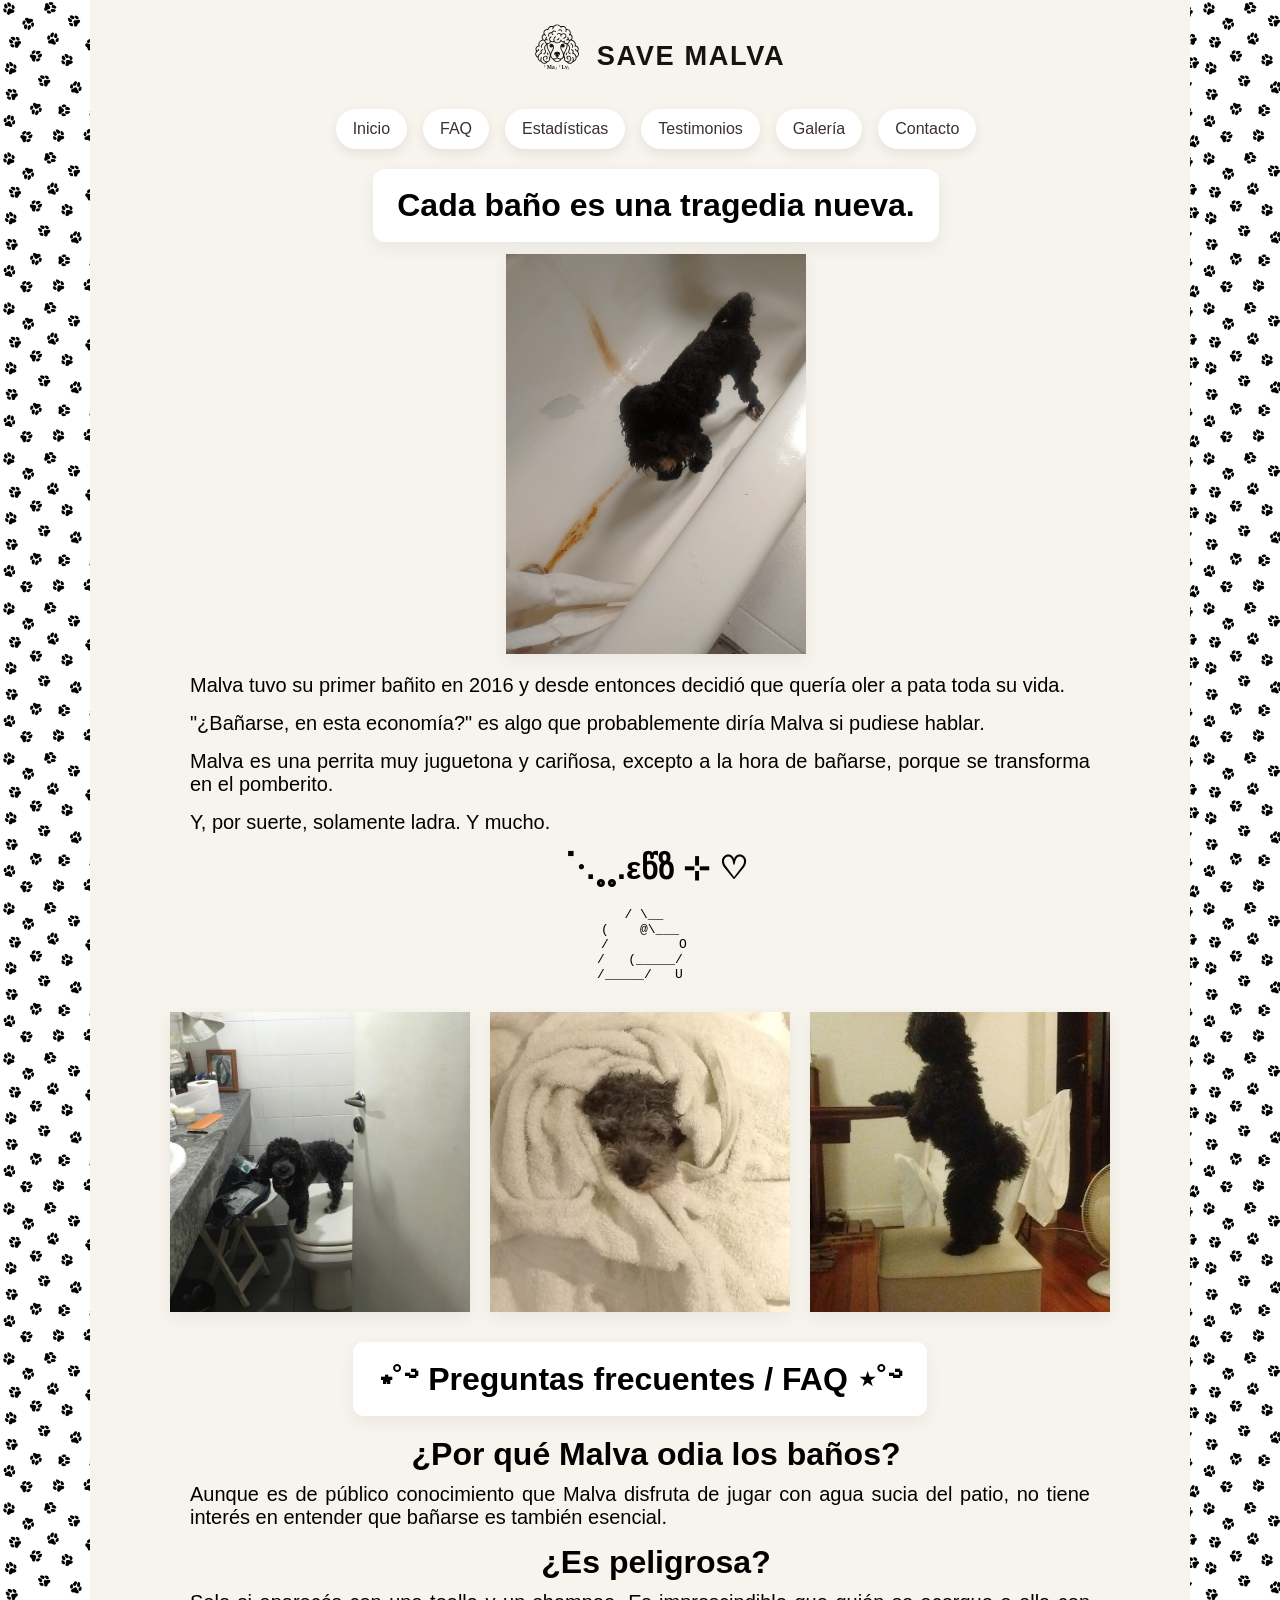
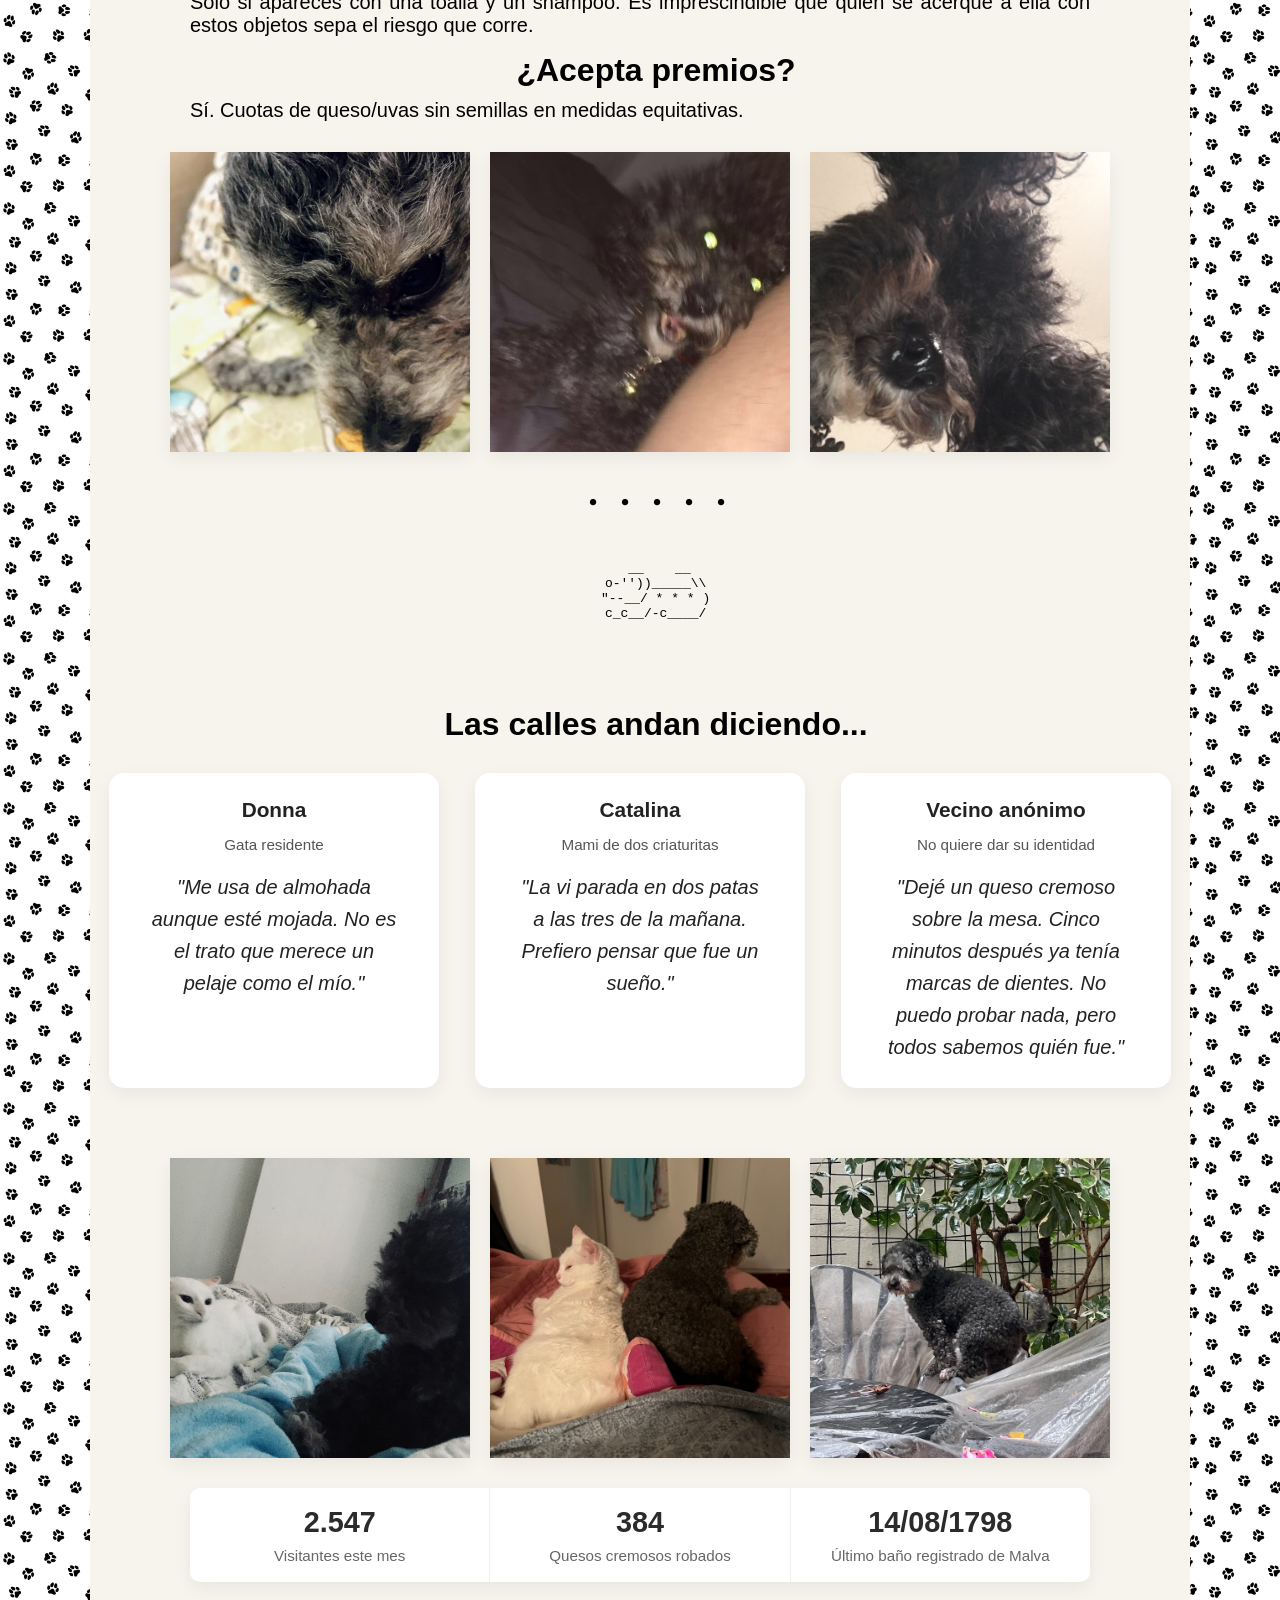
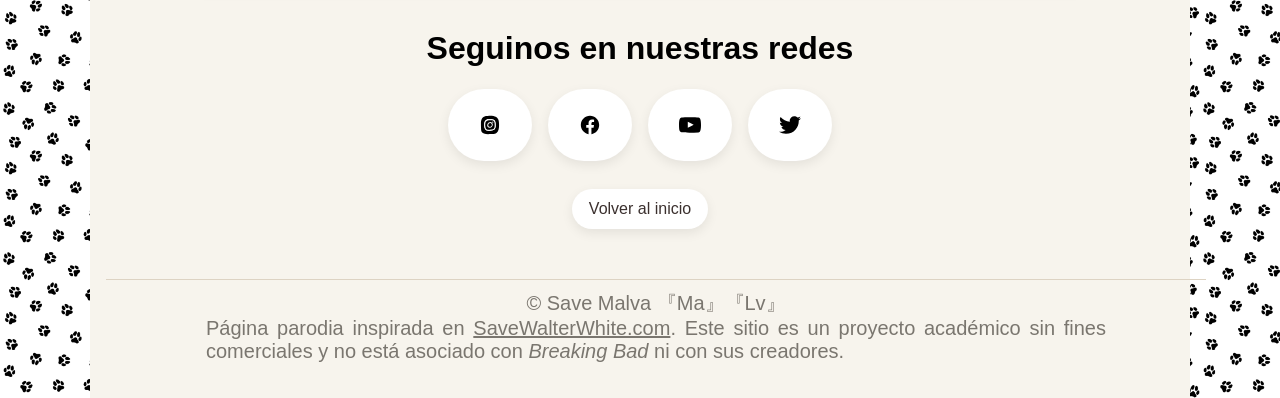
==== index.html @ 7b6ee19f "Add files via upload" ====
<!DOCTYPE html>
<html lang="es">
<head>
    <meta charset="UTF-8">
    <meta name="viewport" content="width=device-width, initial-scale=1.0">
    <link rel="stylesheet" href="style.css">
    <title>SAVE MALVA</title>
</head>
<body>
    <div class="container">
        <header class="banner">
            <div class="logo">
                <a href="index.html" class="isologotipo" aria-label="Save Malva">
                    <img src="iconos/Logo de Malva.svg" alt="Isologotipo Save Malva">
                    <span>SAVE MALVA</span>
                </a>
                <nav class="navigation">
                    <a href="index.html">Inicio</a>
                    <a href="#faq">FAQ</a>
                    <a href="#estadisticas">Estadísticas</a>
                    <a href="#testimonios">Testimonios</a>
                    <a href="en-construccion.html">Galería</a>
                    <a href="en-construccion.html">Contacto</a>
                </nav>
            </div>

            <h2>Cada baño es una tragedia nueva.</h2>

            <img src="Fotos/Malva_2016.jpg" alt="Malva en 2016" class="foto">
        </header>

        <main>
            <p>Malva tuvo su primer bañito en 2016 y desde entonces decidió que quería oler a pata toda su vida.</p>
            <p>"¿Bañarse, en esta economía?" es algo que probablemente diría Malva si pudiese hablar.</p>
            <p>Malva es una perrita muy juguetona y cariñosa, excepto a la hora de bañarse, porque se transforma en el pomberito.</p>
            <p>Y, por suerte, solamente ladra. Y mucho.</p>

            <h3>ॱ⋅.˳˳.εწზ ⊹ ♡</h3>
            <pre class="ASCII-art">
 / \__
(    @\___
 /         O
/   (_____/
/_____/   U
</pre>

            <section class="gallery">
                <img src="Fotos/Malva_2018.JPG" alt="Malva 2018">
                <img src="Fotos/Malvada.jpeg" alt="Malva florcita">
                <img src="Fotos/Malva_Pomberito_2016.jpg" alt="Malva es un Pomberito">
            </section>
        </main>

        <section id="faq" class="faq">
            <h2>⋆˚࿔ Preguntas frecuentes / FAQ ⋆˚࿔</h2>

            <h3>¿Por qué Malva odia los baños?</h3>
            <p>Aunque es de público conocimiento que Malva disfruta de jugar con agua sucia del patio, no tiene interés en entender que bañarse es también esencial.</p>

            <h3>¿Es peligrosa?</h3>
            <p>Solo si aparecés con una toalla y un shampoo. Es imprescindible que quién se acerque a ella con estos objetos sepa el riesgo que corre.</p>

            <h3>¿Acepta premios?</h3>
            <p>Sí. Cuotas de queso/uvas sin semillas en medidas equitativas.</p>

            <section class="gallery">
                <img src="Fotos/Malva_sideeye_2020.JPG" alt="Malva side eye 2020">
                <img src="Fotos/Malva_ataca.png" alt="Malva ataca">
                <img src="Fotos/Malva_Selfie_2017.JPG" alt="Malva selfie 2017">
            </section>
        </section>

      <h3>・・・・・</h3>
     <pre class="ASCII-art">

     __    __
    o-''))_____\\
    "--__/ * * * )
    c_c__/-c____/
    </pre>

        <section id="testimonios" class="testimonios">
            <h2>Las calles andan diciendo...</h2>
            <div class="contenedor-testimonios">
                <article class="testimonio">
                
                    <h3>Donna</h3>
                    <p class="rol">Gata residente</p>
                    <p class="texto">"Me usa de almohada aunque esté mojada. No es el trato que merece un pelaje como el mío."</p>
                     </article>

                     <article class="testimonio">
                
                    <h3>Catalina</h3>
                    <p class="rol">Mami de dos criaturitas</p>
                    <p class="texto">"La vi parada en dos patas a las tres de la mañana. Prefiero pensar que fue un sueño."</p>
                </article>

                <article class="testimonio">
                    <h3>Vecino anónimo</h3>
                    <p class="rol">No quiere dar su identidad</p>
                    <p class="texto">"Dejé un queso cremoso sobre la mesa. Cinco minutos después ya tenía marcas de dientes. No puedo probar nada, pero todos sabemos quién fue."</p>
                </article>
            </div>
        </section>

            <section class="gallery">
                <img src="Fotos/Malva_vs_Donna.JPG" alt="Malva vs Donna">
                <img src="Fotos/Malva_Donna.jpg" alt="Malva y Donna">
                <img src="Fotos/MalvaParkour.jpg" alt="Malva haciendo parkour">
            </section>
        <section id="estadisticas" class="estadisticas">
            <div class="dato">
                <h2>2.547</h2>
                <p>Visitantes este mes</p>
            </div>

            <div class="dato">
                <h2>384</h2>
                <p>Quesos cremosos robados</p>
            </div>

            <div class="dato">
                <h2>14/08/1798</h2>
                <p>Último baño registrado de Malva</p>
            </div>
        </section>
        <section class="redes-sociales">
            <h2>Seguinos en nuestras redes</h2>
            <nav class="redes">
                <a href="https://www.instagram.com/" target="_blank"><img src="iconos/instagram.svg" alt="Instagram"></a>
                <a href="https://www.facebook.com/" target="_blank"><img src="iconos/facebook.svg" alt="Facebook"></a>
                <a href="https://www.youtube.com/" target="_blank"><img src="iconos/youtube.svg" alt="YouTube"></a>
                <a href="https://www.twitter.com/" target="_blank"><img src="iconos/twitter.svg" alt="Twitter"></a>
            </nav>
            <a href="index.html" class="volver-inicio">Volver al inicio</a>
        </section>

        <footer>
            <div class="footer-main"><p>© Save Malva 『Ma』『Lv』</p></div>
            <div class="footer-legal">
                <p>Página parodia inspirada en <a href="https://salvarawalterwhite.com/" target="_blank">SaveWalterWhite.com</a>. Este sitio es un proyecto académico sin fines comerciales y no está asociado con <em>Breaking Bad</em> ni con sus creadores.</p>
            </div>
        </footer>
    </div>

    <script>

    document.addEventListener('scroll', updateActiveNav);
    document.addEventListener('DOMContentLoaded', updateActiveNav);
    </script>
</body>
</html>
---- style.css ----
img {
    display: block;
    width: 300px;
    height: auto;
    margin: 0 auto 20px;
}

.foto {
    box-shadow: 0 6px 18px rgba(0,0,0,0.06);
}

header {
    width: 1100px;
    margin: 0 auto;
    text-align: center;
}

.isologotipo {
    display: inline-flex;
    align-items: center;
    gap: 10px;
    text-decoration: none;
    color: inherit;
    margin: 0 auto 18px;
    opacity: 0.92;
}

.isologotipo img {
    width: 60px;
    height: auto;
    display: block;
}

.isologotipo span {
    display: inline-block;
    font-size: 1.7rem;
    font-weight: 700;
    letter-spacing: 0.06em;
    text-transform: uppercase;
}

.navigation {
    display: flex;
    justify-content: center;
    flex-wrap: wrap;
    gap: 16px;
    margin-bottom: 20px;
}

body, h1, h2, p {
    font-family: "Comic Sans MS", "Comic Sans", cursive, sans-serif;
}

h1, h2, h3 {
    width: 1100px;
    margin: 0 auto 10px;
    text-align: center;
    font-size: 2em;
}

.banner h1,
.banner h2 {
    display: inline-block;
    width: auto;
    margin: 0 auto 12px;
    padding: 18px 24px;
    background: #ffffff;
    border-radius: 12px;
    box-shadow: 0 6px 18px rgba(0,0,0,0.06);
}

p {
    width: 900px;
    max-width: 90%;
    margin: 0 auto 15px;
    text-align: justify;
    font-size: 20px;
}

pre {
    display: block;
    margin: 20px auto;
    text-align: center;
}
section {
    margin: 30px auto;
}
.gallery {
    display: flex;
    justify-content: center;
    align-items: center;
    gap: 20px;
    flex-wrap: wrap;
    margin: 30px auto;
}

.gallery img {
    display: block;
    width: 300px;
    height: 300px;
    object-fit: cover;
    margin: 0;
    box-shadow: 0 6px 18px rgba(0,0,0,0.06);
}

/* Estadísticas: cuadro comparativo uniforme */
.estadisticas {
    display: flex;
    gap: 0;
    justify-content: space-between;
    align-items: stretch;
    max-width: 900px;
    margin: 30px auto;
    background: #ffffff;
    border-radius: 10px;
    box-shadow: 0 6px 18px rgba(0,0,0,0.06);
    overflow: hidden;
}

.estadisticas .dato {
    flex: 1 1 0;
    padding: 18px 22px;
    text-align: center;
    min-width: 160px;
    display: flex;
    flex-direction: column;
    justify-content: center;
    align-items: center;
}

.estadisticas .dato + .dato {
    border-left: 1px solid rgba(0,0,0,0.06);
}

.estadisticas .dato h2 {
    font-size: 1.8rem;
    margin: 0 0 8px;
    color: #2b2b2b;
}

.estadisticas .dato p {
    margin: 0;
    color: #666;
    font-size: 0.95rem;
    text-align: center;
}

@media (max-width: 700px) {
    .estadisticas { flex-direction: column; max-width: 95%; }
    .estadisticas .dato + .dato { border-left: none; border-top: 1px solid rgba(0,0,0,0.06); }
}

/* FAQ heading style */
.faq{
    text-align: center;
}

.faq h2{
    display: inline-block;
    width: auto;
    margin: 0 auto 20px;
    padding: 18px 24px;
    background: #ffffff;
    border-radius: 10px;
    box-shadow: 0 6px 18px rgba(0,0,0,0.06);
}

/* Testimonios sugeridos */
.testimonios{
    padding: 40px 0;
    box-sizing: border-box;
    text-align: center;
}

.contenedor-testimonios{
    display:flex;
    justify-content:center;
    gap:30px;
    flex-wrap:wrap;
    padding: 20px 0 0;
}

.testimonio{
    width:280px;
    padding:25px;
    border-radius:15px;
    background:#ffffff;
    color:#222;
    margin: 0 auto;
    text-align: center;
    box-shadow: 0 6px 18px rgba(0,0,0,0.06);
}

.testimonio h3{
    display: block;
    width: fit-content;
    margin: 0 auto 14px;
    padding: 0;
    background: transparent;
    border-radius: 0;
    box-shadow: none;
    text-align: center;
    font-size: 1.3rem;
    color: inherit;
}

.testimonio img{
    width:90px;
    height:90px;
    border-radius:50%;
    object-fit:cover;
    margin-bottom:15px;
    display: block;
    margin-left: auto;
    margin-right: auto;
    box-shadow: 0 6px 18px rgba(0,0,0,0.06);
}

.rol{
    color: #555;
    font-size:.95rem;
    margin: 0 auto 18px;
    text-align: center;
    display: block;
    padding: 0;
    border-radius: 0;
    background: transparent;
    box-shadow: none;
}

.texto{
    font-style:italic;
    line-height:1.6;
    text-align: center;
    margin: 0 auto;
}


.redes-sociales {
    text-align: center;
    background: transparent;
    padding: 18px 0 10px;
    border-radius: 16px;
    box-shadow: none;
    max-width: 900px;
    margin: 0 auto;
}

.redes-sociales h2 {
    width: auto;
    display: inline-block;
    margin: 0 auto 12px;
    text-align: center;
}

.redes {
    display: flex;
    justify-content: center;
    gap: 16px;
    flex-wrap: wrap;
    padding: 10px 0;
}

.redes a {
    display: inline-flex;
    align-items: center;
    justify-content: center;
    padding: 10px 16px;
    min-width: 50px;
    min-height: 50px;
    border-radius: 999px;
    border: 1px solid transparent;
    background: #ffffff;
    color: #3b302e;
    box-shadow: 0 4px 12px rgba(0,0,0,0.08);
    transition: background-color 160ms ease, color 160ms ease, transform 160ms ease;
    text-decoration: none;
}

.redes img {
    display: block;
    margin: 0;
    width: 22px;
    height: 22px;
    max-width: 80%;
    max-height: 80%;
}

.container {
    width: 100%;
    max-width: 1100px;
    margin: 0 auto;
    padding: 20px 16px;
    box-sizing: border-box;
    background-color: #F7F4ED;
}

footer {
    width: 1100px;
    margin: 40px auto 0;
    text-align: center;
    font-size: 0.9em;
    color: #7a766f;
    padding-top: 10px;
    border-top: 1px solid #ddd3c3;
}

body.en-construccion {
    font-family: "Comic Sans MS", "Comic Sans", cursive, sans-serif;
    background: #F7F4ED;
    color: #333;
    display: flex;
    flex-direction: column;
    justify-content: space-between;
    min-height: 100vh;
    margin: 0;
    text-align: center;
    padding: 20px 0;
}

body.en-construccion .container {
    width: 100%;
    max-width: 640px;
    margin: 0 auto;
    padding: 0 16px;
    box-sizing: border-box;
}

body.en-construccion .box {
    background: white;
    padding: 30px;
    border-radius: 12px;
    box-shadow: 0 4px 10px rgba(0,0,0,0.1);
    text-align: center;
    margin: 0 auto;
    max-width: 620px;
}

body.en-construccion .box h1 {
    margin-top: 0;
    margin-bottom: 20px;
    max-width: 420px;
    text-align: center;
}

body.en-construccion .box pre {
    display: block;
    margin: 0 auto 24px;
    max-width: 100%;
    width: 100%;
    text-align: center;
    white-space: pre;
    font-family: "Courier New", Courier, monospace;
    font-size: 0.95rem;
    line-height: 1.1;
    overflow-wrap: break-word;
}

body.en-construccion .box p {
    text-align: center;
    display: block;
    margin: 0 auto;
    max-width: 420px;
}

body.en-construccion .box .subtle-msg {
    color: #666;
    font-size: 0.95rem;
    opacity: 0.85;
    margin: 0 auto 18px;
    max-width: 420px;
}

body.en-construccion .box a {
    text-align: center;
    display: inline-block;
    margin: 18px auto 0;
    padding: 14px 26px;
    max-width: 420px;
    background: #4f3e3e;
    color: white;
    border-radius: 999px;
    text-decoration: none;
    font-weight: bold;
    box-shadow: 0 6px 16px rgba(0,0,0,0.12);
}

body.en-construccion .box a:hover,
body.en-construccion .box a:focus {
    background: #362c2c;
    outline: 2px solid #f3e6d8;
    outline-offset: 4px;
}

body.en-construccion footer {
    width: 100%;
    padding: 10px 16px;
    box-sizing: border-box;
    color: #575757;
    font-size: 0.82rem;
    line-height: 1.4;
    text-align: center;
    opacity: 0.85;
}

body.en-construccion .footer-main,
body.en-construccion .footer-legal {
    max-width: 740px;
    margin: 0 auto;
}

body.en-construccion .footer-main p,
body.en-construccion .footer-legal p {
    margin: 0;
}

body.en-construccion .footer-legal {
    margin-top: 8px;
    font-size: 0.78rem;
    color: #666;
}

body.en-construccion .footer-legal a {
    color: inherit;
    text-decoration: underline;
    opacity: 0.8;
}

body{
    margin:0;
    background-color:#F7F4ED;
    background-image: url("iconos/seamless_paw.jpg");
    background-repeat: repeat;
    background-size: 150px;
}

.footer-main{
    background: transparent;
    padding: 0;
    text-align: center;
}

.footer-main p {
    width: 100%;
    margin: 0 auto;
    text-align: center;
}

.footer-legal{
    background: transparent;
    color: #7a766f;
    padding: 0;
    font-size: 13px;
    text-align: center;
}

.footer-legal a{
    color: #7a766f;
}

/* Smooth scrolling for in-page navigation */
html {
    scroll-behavior: smooth;
}

/* Navigation and social button styling */
.navigation a,
.redes a,
.volver-inicio {
    transition: background-color 160ms ease, color 160ms ease, transform 160ms ease;
    padding: 10px 16px;
    border-radius: 999px;
    border: 1px solid transparent;
    background: #ffffff;
    color: #3b302e;
    box-shadow: 0 4px 12px rgba(0,0,0,0.08);
    text-decoration: none;
    display: inline-flex;
    align-items: center;
    justify-content: center;
}

.navigation a:hover,
.navigation a:focus,
.navigation a:focus-visible,
.redes a:hover,
.redes a:focus,
.redes a:focus-visible,
.volver-inicio:hover,
.volver-inicio:focus,
.volver-inicio:focus-visible {
    outline: none;
    box-shadow: 0 6px 18px rgba(0,0,0,0.12);
    transform: translateY(-1px);
}

.navigation a.active {
    background: #4f3e3e;
    color: #ffffff;
    font-weight: 600;
}

.volver-inicio {
    margin: 18px auto 0;
}
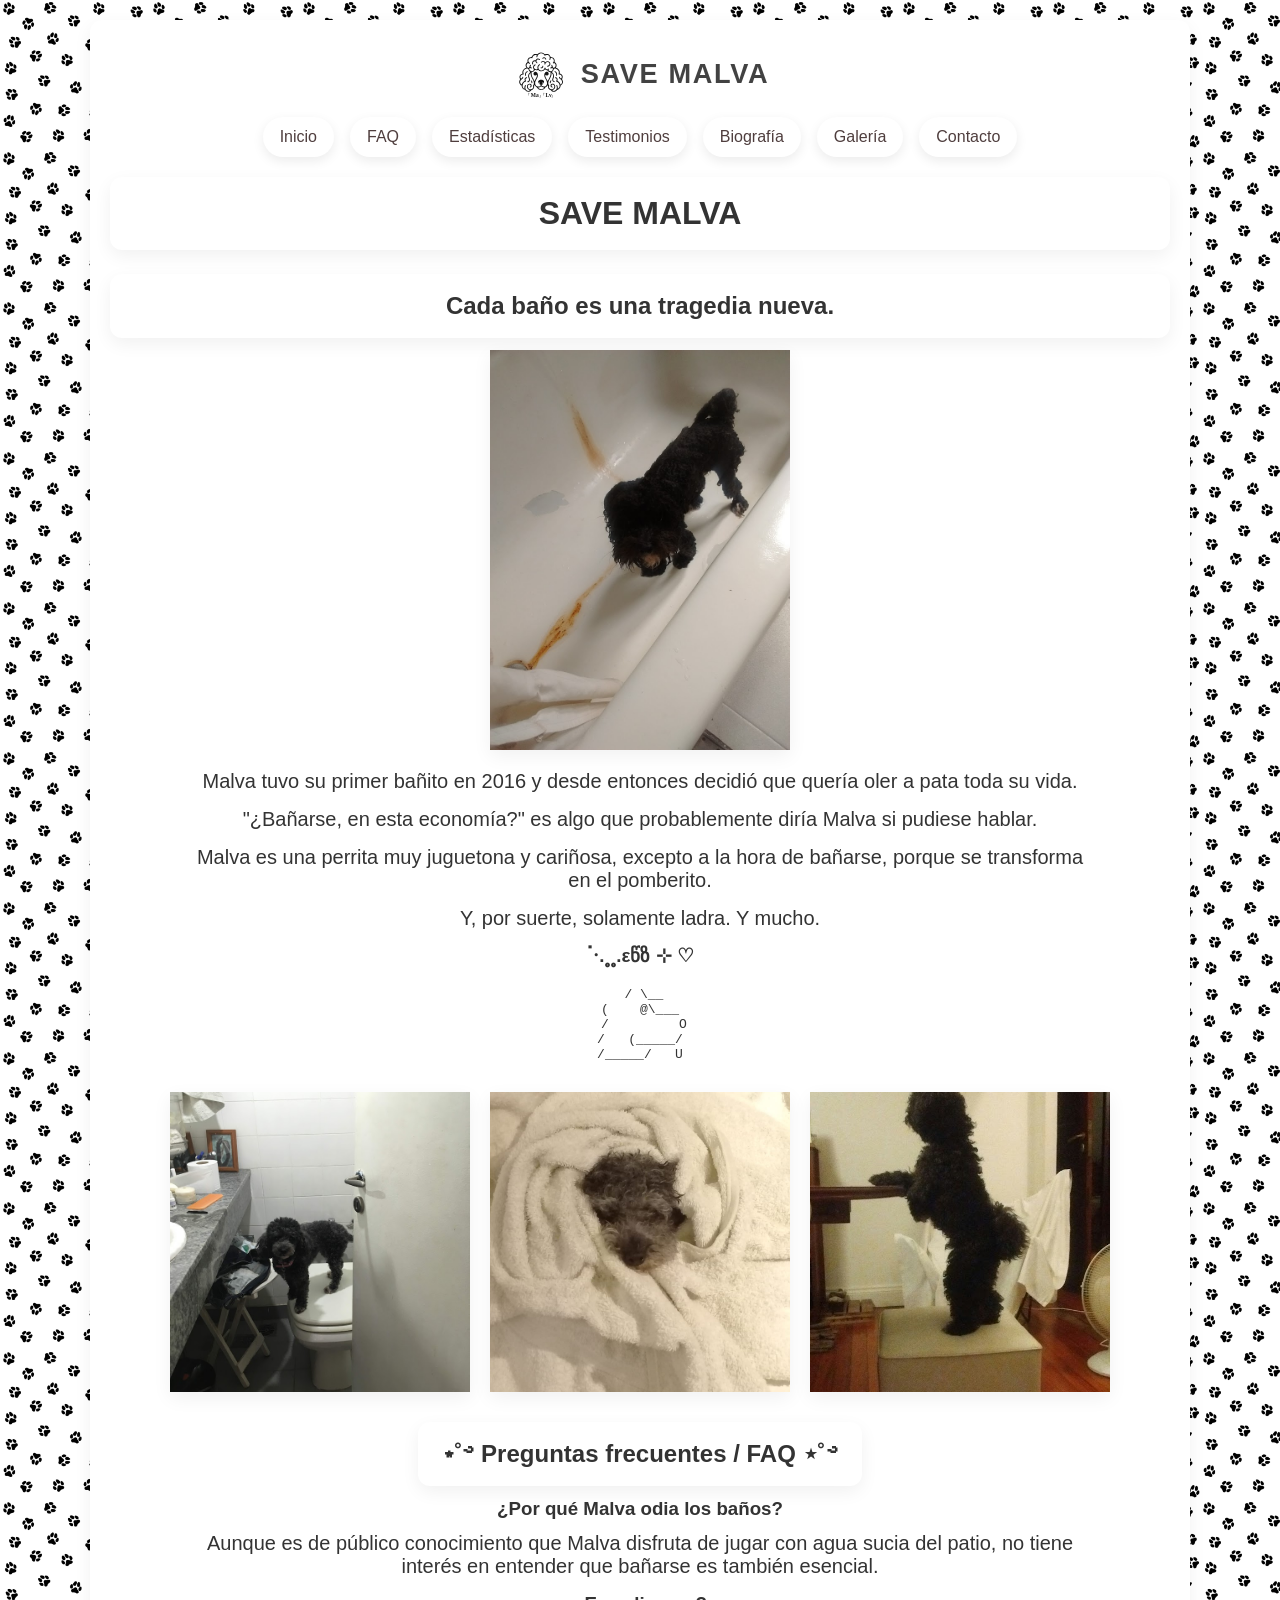
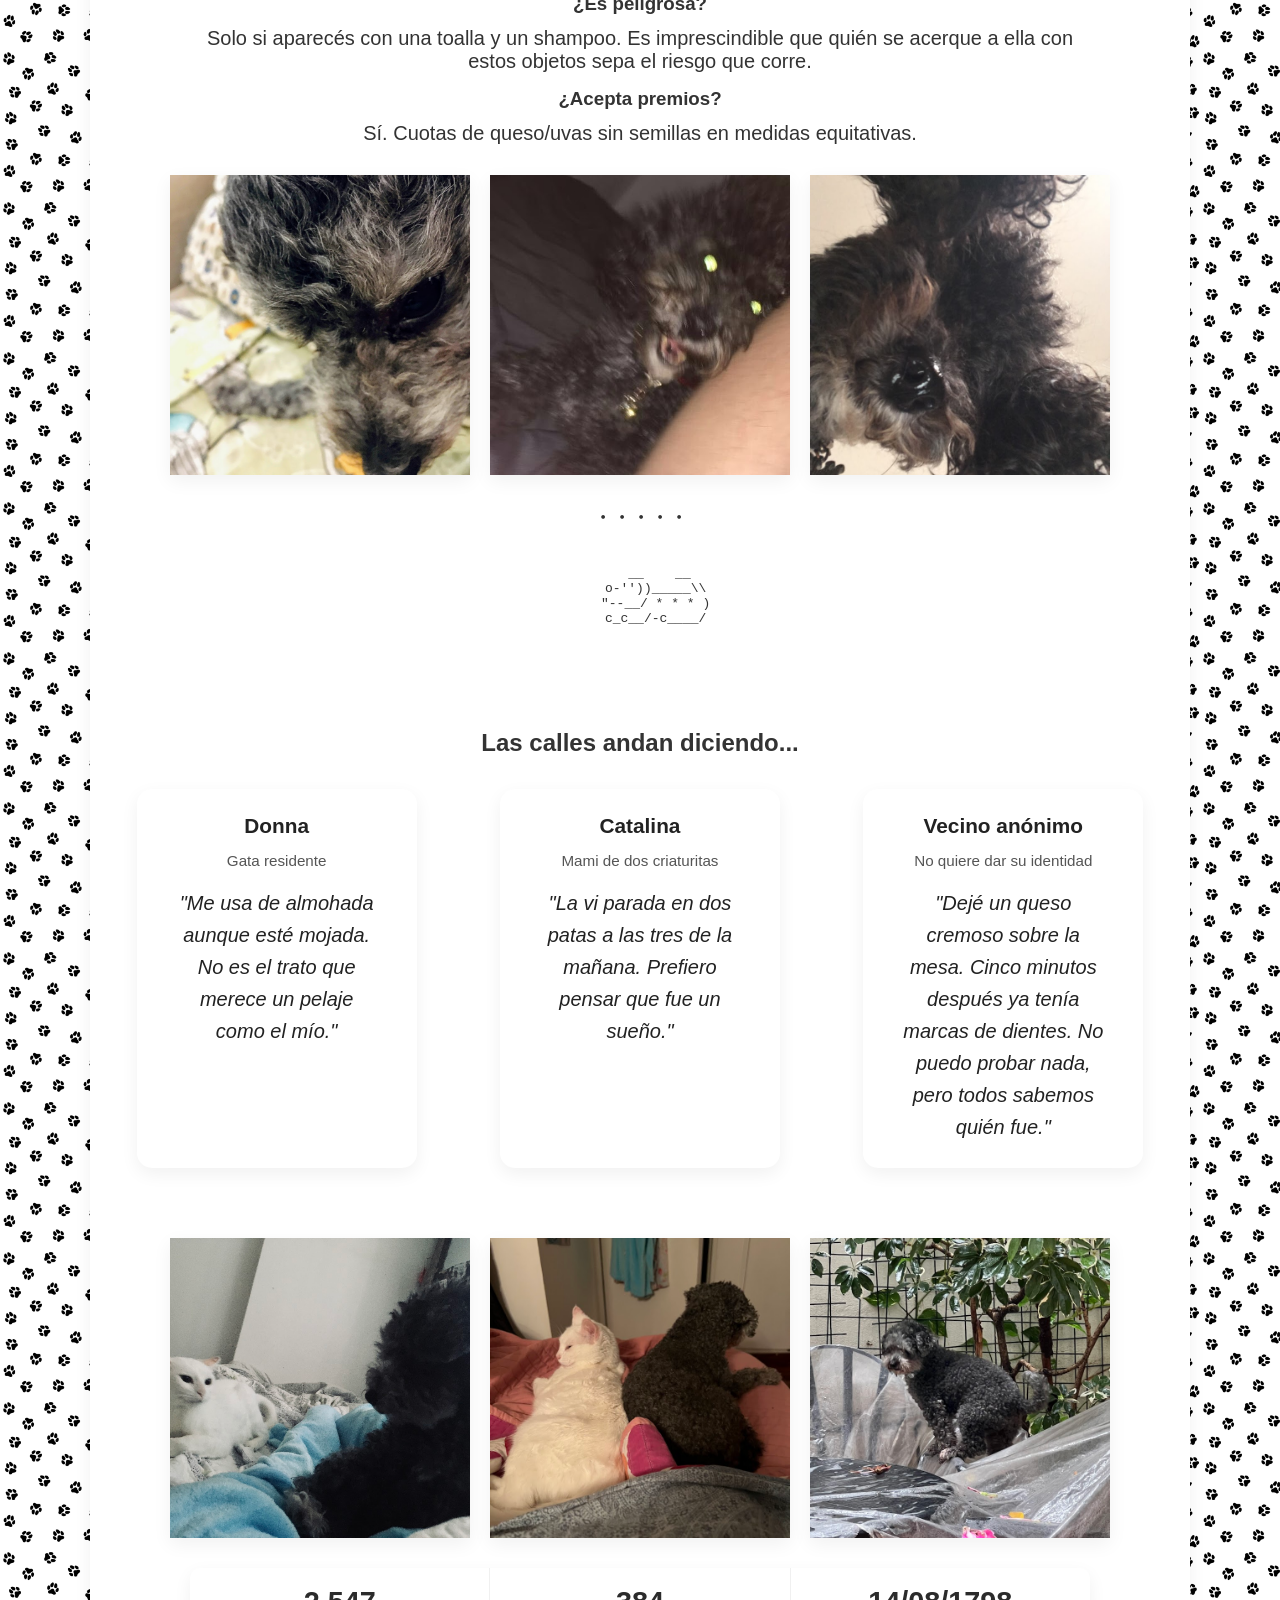
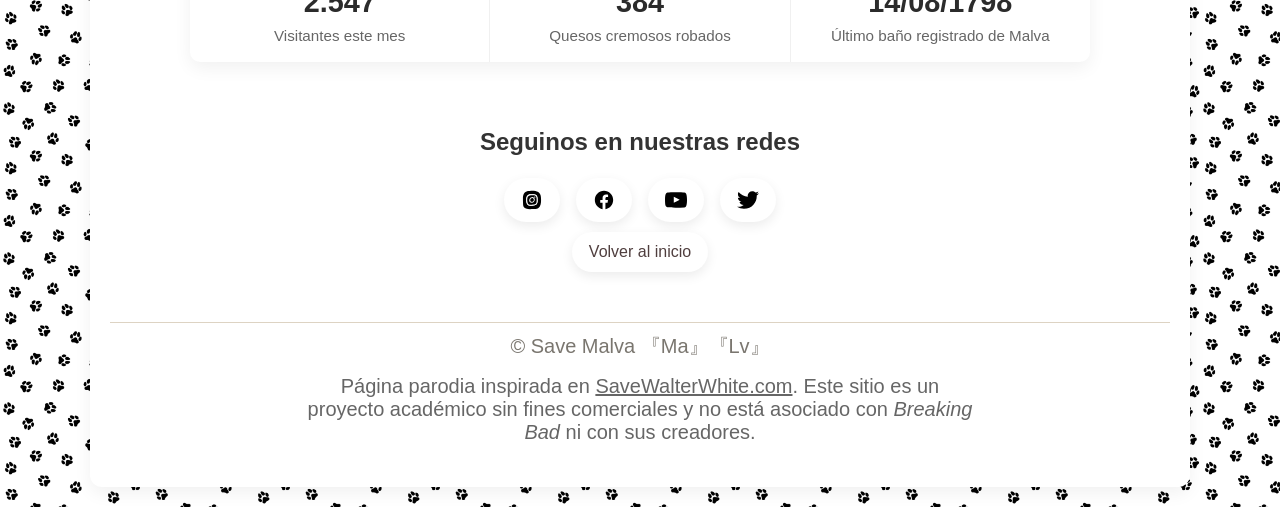
==== commit 33708dd6: "Update index.html with meta description and links Added meta description for SEO and updated navigat" ====
--- a/index.html
+++ b/index.html
@@ -3,6 +3,7 @@
 <head>
     <meta charset="UTF-8">
     <meta name="viewport" content="width=device-width, initial-scale=1.0">
+    <meta name="description" content="Página fan de Save Malva con biografía, FAQ, testimonios y galería.">
     <link rel="stylesheet" href="style.css">
     <title>SAVE MALVA</title>
 </head>
@@ -19,11 +20,14 @@
                     <a href="#faq">FAQ</a>
                     <a href="#estadisticas">Estadísticas</a>
                     <a href="#testimonios">Testimonios</a>
+                    <a href="biografia.html">Biografía</a>
                     <a href="en-construccion.html">Galería</a>
                     <a href="en-construccion.html">Contacto</a>
                 </nav>
             </div>
 
+        <h1>SAVE MALVA</h1>
+            
             <h2>Cada baño es una tragedia nueva.</h2>
 
             <img src="Fotos/Malva_2016.jpg" alt="Malva en 2016" class="foto">
@@ -143,11 +147,5 @@
             </div>
         </footer>
     </div>
-
-    <script>
-
-    document.addEventListener('scroll', updateActiveNav);
-    document.addEventListener('DOMContentLoaded', updateActiveNav);
-    </script>
 </body>
 </html>
--- a/style.css
+++ b/style.css
@@ -1,505 +1,6 @@
-img {
-    display: block;
-    width: 300px;
-    height: auto;
-    margin: 0 auto 20px;
-}
-
-.foto {
-    box-shadow: 0 6px 18px rgba(0,0,0,0.06);
-}
-
-header {
-    width: 1100px;
-    margin: 0 auto;
-    text-align: center;
-}
-
-.isologotipo {
-    display: inline-flex;
-    align-items: center;
-    gap: 10px;
-    text-decoration: none;
-    color: inherit;
-    margin: 0 auto 18px;
-    opacity: 0.92;
-}
-
-.isologotipo img {
-    width: 60px;
-    height: auto;
-    display: block;
-}
-
-.isologotipo span {
-    display: inline-block;
-    font-size: 1.7rem;
-    font-weight: 700;
-    letter-spacing: 0.06em;
-    text-transform: uppercase;
-}
-
-.navigation {
-    display: flex;
-    justify-content: center;
-    flex-wrap: wrap;
-    gap: 16px;
-    margin-bottom: 20px;
-}
-
-body, h1, h2, p {
-    font-family: "Comic Sans MS", "Comic Sans", cursive, sans-serif;
-}
-
-h1, h2, h3 {
-    width: 1100px;
-    margin: 0 auto 10px;
-    text-align: center;
-    font-size: 2em;
-}
-
-.banner h1,
-.banner h2 {
-    display: inline-block;
-    width: auto;
-    margin: 0 auto 12px;
-    padding: 18px 24px;
-    background: #ffffff;
-    border-radius: 12px;
-    box-shadow: 0 6px 18px rgba(0,0,0,0.06);
-}
-
-p {
-    width: 900px;
-    max-width: 90%;
-    margin: 0 auto 15px;
-    text-align: justify;
-    font-size: 20px;
-}
-
-pre {
-    display: block;
-    margin: 20px auto;
-    text-align: center;
-}
-section {
-    margin: 30px auto;
-}
-.gallery {
-    display: flex;
-    justify-content: center;
-    align-items: center;
-    gap: 20px;
-    flex-wrap: wrap;
-    margin: 30px auto;
-}
-
-.gallery img {
-    display: block;
-    width: 300px;
-    height: 300px;
-    object-fit: cover;
-    margin: 0;
-    box-shadow: 0 6px 18px rgba(0,0,0,0.06);
-}
-
-/* Estadísticas: cuadro comparativo uniforme */
-.estadisticas {
-    display: flex;
-    gap: 0;
-    justify-content: space-between;
-    align-items: stretch;
-    max-width: 900px;
-    margin: 30px auto;
-    background: #ffffff;
-    border-radius: 10px;
-    box-shadow: 0 6px 18px rgba(0,0,0,0.06);
-    overflow: hidden;
-}
-
-.estadisticas .dato {
-    flex: 1 1 0;
-    padding: 18px 22px;
-    text-align: center;
-    min-width: 160px;
-    display: flex;
-    flex-direction: column;
-    justify-content: center;
-    align-items: center;
-}
-
-.estadisticas .dato + .dato {
-    border-left: 1px solid rgba(0,0,0,0.06);
-}
-
-.estadisticas .dato h2 {
-    font-size: 1.8rem;
-    margin: 0 0 8px;
-    color: #2b2b2b;
-}
-
-.estadisticas .dato p {
-    margin: 0;
-    color: #666;
-    font-size: 0.95rem;
-    text-align: center;
-}
-
-@media (max-width: 700px) {
-    .estadisticas { flex-direction: column; max-width: 95%; }
-    .estadisticas .dato + .dato { border-left: none; border-top: 1px solid rgba(0,0,0,0.06); }
-}
-
-/* FAQ heading style */
-.faq{
-    text-align: center;
-}
-
-.faq h2{
-    display: inline-block;
-    width: auto;
-    margin: 0 auto 20px;
-    padding: 18px 24px;
-    background: #ffffff;
-    border-radius: 10px;
-    box-shadow: 0 6px 18px rgba(0,0,0,0.06);
-}
-
-/* Testimonios sugeridos */
-.testimonios{
-    padding: 40px 0;
-    box-sizing: border-box;
-    text-align: center;
-}
-
-.contenedor-testimonios{
-    display:flex;
-    justify-content:center;
-    gap:30px;
-    flex-wrap:wrap;
-    padding: 20px 0 0;
-}
-
-.testimonio{
-    width:280px;
-    padding:25px;
-    border-radius:15px;
-    background:#ffffff;
-    color:#222;
-    margin: 0 auto;
-    text-align: center;
-    box-shadow: 0 6px 18px rgba(0,0,0,0.06);
-}
-
-.testimonio h3{
-    display: block;
-    width: fit-content;
-    margin: 0 auto 14px;
-    padding: 0;
-    background: transparent;
-    border-radius: 0;
-    box-shadow: none;
-    text-align: center;
-    font-size: 1.3rem;
-    color: inherit;
-}
-
-.testimonio img{
-    width:90px;
-    height:90px;
-    border-radius:50%;
-    object-fit:cover;
-    margin-bottom:15px;
-    display: block;
-    margin-left: auto;
-    margin-right: auto;
-    box-shadow: 0 6px 18px rgba(0,0,0,0.06);
-}
-
-.rol{
-    color: #555;
-    font-size:.95rem;
-    margin: 0 auto 18px;
-    text-align: center;
-    display: block;
-    padding: 0;
-    border-radius: 0;
-    background: transparent;
-    box-shadow: none;
-}
-
-.texto{
-    font-style:italic;
-    line-height:1.6;
-    text-align: center;
-    margin: 0 auto;
-}
-
-
-.redes-sociales {
-    text-align: center;
-    background: transparent;
-    padding: 18px 0 10px;
-    border-radius: 16px;
-    box-shadow: none;
-    max-width: 900px;
-    margin: 0 auto;
-}
-
-.redes-sociales h2 {
-    width: auto;
-    display: inline-block;
-    margin: 0 auto 12px;
-    text-align: center;
-}
-
-.redes {
-    display: flex;
-    justify-content: center;
-    gap: 16px;
-    flex-wrap: wrap;
-    padding: 10px 0;
-}
-
-.redes a {
-    display: inline-flex;
-    align-items: center;
-    justify-content: center;
-    padding: 10px 16px;
-    min-width: 50px;
-    min-height: 50px;
-    border-radius: 999px;
-    border: 1px solid transparent;
-    background: #ffffff;
-    color: #3b302e;
-    box-shadow: 0 4px 12px rgba(0,0,0,0.08);
-    transition: background-color 160ms ease, color 160ms ease, transform 160ms ease;
-    text-decoration: none;
-}
-
-.redes img {
-    display: block;
-    margin: 0;
-    width: 22px;
-    height: 22px;
-    max-width: 80%;
-    max-height: 80%;
-}
-
-.container {
-    width: 100%;
-    max-width: 1100px;
-    margin: 0 auto;
-    padding: 20px 16px;
-    box-sizing: border-box;
-    background-color: #F7F4ED;
-}
-
-footer {
-    width: 1100px;
-    margin: 40px auto 0;
-    text-align: center;
-    font-size: 0.9em;
-    color: #7a766f;
-    padding-top: 10px;
-    border-top: 1px solid #ddd3c3;
-}
-
-body.en-construccion {
-    font-family: "Comic Sans MS", "Comic Sans", cursive, sans-serif;
-    background: #F7F4ED;
-    color: #333;
-    display: flex;
-    flex-direction: column;
-    justify-content: space-between;
-    min-height: 100vh;
-    margin: 0;
-    text-align: center;
-    padding: 20px 0;
-}
-
-body.en-construccion .container {
-    width: 100%;
-    max-width: 640px;
-    margin: 0 auto;
-    padding: 0 16px;
-    box-sizing: border-box;
-}
-
-body.en-construccion .box {
-    background: white;
-    padding: 30px;
-    border-radius: 12px;
-    box-shadow: 0 4px 10px rgba(0,0,0,0.1);
-    text-align: center;
-    margin: 0 auto;
-    max-width: 620px;
-}
-
-body.en-construccion .box h1 {
-    margin-top: 0;
-    margin-bottom: 20px;
-    max-width: 420px;
-    text-align: center;
-}
-
-body.en-construccion .box pre {
-    display: block;
-    margin: 0 auto 24px;
-    max-width: 100%;
-    width: 100%;
-    text-align: center;
-    white-space: pre;
-    font-family: "Courier New", Courier, monospace;
-    font-size: 0.95rem;
-    line-height: 1.1;
-    overflow-wrap: break-word;
-}
-
-body.en-construccion .box p {
-    text-align: center;
-    display: block;
-    margin: 0 auto;
-    max-width: 420px;
-}
-
-body.en-construccion .box .subtle-msg {
-    color: #666;
-    font-size: 0.95rem;
-    opacity: 0.85;
-    margin: 0 auto 18px;
-    max-width: 420px;
-}
-
-body.en-construccion .box a {
-    text-align: center;
-    display: inline-block;
-    margin: 18px auto 0;
-    padding: 14px 26px;
-    max-width: 420px;
-    background: #4f3e3e;
-    color: white;
-    border-radius: 999px;
-    text-decoration: none;
-    font-weight: bold;
-    box-shadow: 0 6px 16px rgba(0,0,0,0.12);
-}
-
-body.en-construccion .box a:hover,
-body.en-construccion .box a:focus {
-    background: #362c2c;
-    outline: 2px solid #f3e6d8;
-    outline-offset: 4px;
-}
-
-body.en-construccion footer {
-    width: 100%;
-    padding: 10px 16px;
-    box-sizing: border-box;
-    color: #575757;
-    font-size: 0.82rem;
-    line-height: 1.4;
-    text-align: center;
-    opacity: 0.85;
-}
-
-body.en-construccion .footer-main,
-body.en-construccion .footer-legal {
-    max-width: 740px;
-    margin: 0 auto;
-}
-
-body.en-construccion .footer-main p,
-body.en-construccion .footer-legal p {
-    margin: 0;
-}
-
-body.en-construccion .footer-legal {
-    margin-top: 8px;
-    font-size: 0.78rem;
-    color: #666;
-}
-
-body.en-construccion .footer-legal a {
-    color: inherit;
-    text-decoration: underline;
-    opacity: 0.8;
-}
-
-body{
-    margin:0;
-    background-color:#F7F4ED;
-    background-image: url("iconos/seamless_paw.jpg");
-    background-repeat: repeat;
-    background-size: 150px;
-}
-
-.footer-main{
-    background: transparent;
-    padding: 0;
-    text-align: center;
-}
-
-.footer-main p {
-    width: 100%;
-    margin: 0 auto;
-    text-align: center;
-}
-
-.footer-legal{
-    background: transparent;
-    color: #7a766f;
-    padding: 0;
-    font-size: 13px;
-    text-align: center;
-}
-
-.footer-legal a{
-    color: #7a766f;
-}
-
-/* Smooth scrolling for in-page navigation */
-html {
-    scroll-behavior: smooth;
-}
-
-/* Navigation and social button styling */
-.navigation a,
-.redes a,
-.volver-inicio {
-    transition: background-color 160ms ease, color 160ms ease, transform 160ms ease;
-    padding: 10px 16px;
-    border-radius: 999px;
-    border: 1px solid transparent;
-    background: #ffffff;
-    color: #3b302e;
-    box-shadow: 0 4px 12px rgba(0,0,0,0.08);
-    text-decoration: none;
-    display: inline-flex;
-    align-items: center;
-    justify-content: center;
-}
-
-.navigation a:hover,
-.navigation a:focus,
-.navigation a:focus-visible,
-.redes a:hover,
-.redes a:focus,
-.redes a:focus-visible,
-.volver-inicio:hover,
-.volver-inicio:focus,
-.volver-inicio:focus-visible {
-    outline: none;
-    box-shadow: 0 6px 18px rgba(0,0,0,0.12);
-    transform: translateY(-1px);
-}
-
-.navigation a.active {
-    background: #4f3e3e;
-    color: #ffffff;
-    font-weight: 600;
-}
-
-.volver-inicio {
-    margin: 18px auto 0;
-}
+:root{--max-width:1100px;--container-bg:#F7F4ED;--card-bg:#fff;--text:#333;--muted:#666;--accent:#4f3e3e;--shadow:0 6px 18px rgba(0,0,0,.06);--shadow-soft:0 4px 12px rgba(0,0,0,.08)}
+*{box-sizing:border-box}html{scroll-behavior:smooth}body{margin:0;font-family:"Comic Sans MS","Comic Sans",cursive,sans-serif;color:var(--text);background:var(--container-bg) url("iconos/seamless_paw.jpg") repeat;background-size:150px}
+img{max-width:100%;display:block}.container{width:100%;max-width:var(--max-width);margin:20px auto;padding:28px 20px;background:var(--card-bg);border-radius:12px;box-shadow:var(--shadow)}
+header,h1,h2,h3{max-width:var(--max-width);margin:0 auto;text-align:center}h1,h2{margin-bottom:10px}.isologotipo{display:inline-flex;align-items:center;gap:10px;text-decoration:none;color:inherit;margin:0 auto 18px;opacity:.92}.isologotipo img{width:60px;height:auto}.isologotipo span{font-size:1.7rem;font-weight:700;letter-spacing:.06em;text-transform:uppercase}
+.navigation{display:flex;justify-content:center;flex-wrap:wrap;gap:16px;margin-bottom:20px}.navigation a,.redes a,.volver-inicio{transition:background-color .16s ease,color .16s ease,transform .16s ease;padding:10px 16px;border-radius:999px;border:1px solid transparent;background:var(--card-bg);color:var(--accent);box-shadow:var(--shadow-soft);text-decoration:none;display:inline-flex;align-items:center;justify-content:center}.navigation a:hover,.navigation a:focus,.redes a:hover,.redes a:focus,.volver-inicio:hover{box-shadow:0 6px 18px rgba(0,0,0,.12);transform:translateY(-1px)}.navigation a.active{background:var(--accent);color:#fff;font-weight:600}
+p{width:900px;max-width:90%;margin:0 auto 15px;text-align:center;font-size:20px}pre{display:block;margin:20px auto;text-align:center}section{margin:30px auto}.faq{text-align:center}.banner h1,.banner h2,.faq h2{display:inline-block;margin:0 auto 12px;padding:18px 24px;background:var(--card-bg);border-radius:12px;box-shadow:var(--shadow)}.banner h1{display:block;margin-bottom:24px}.banner h2{display:block;margin-top:18px}section h1,section h2,section h3{display:block;margin:0 auto 12px;text-align:center}section h1{margin-bottom:24px}section h2{margin-top:18px;margin-bottom:12px}.bio{max-width:900px;padding:24px 28px;background:var(--card-bg);border-radius:12px;box-shadow:var(--shadow);text-align:center}.bio h2,.bio p{text-align:center}.gallery{display:flex;justify-content:center;align-items:center;gap:20px;flex-wrap:wrap;margin:30px auto}.gallery img{width:300px;height:300px;object-fit:cover;margin:0;box-shadow:var(--shadow)}.foto{width:300px;height:auto;display:block;margin:0 auto 20px;box-shadow:var(--shadow)}.testimonio img{box-shadow:var(--shadow)}.estadisticas{display:flex;gap:0;justify-content:space-between;align-items:stretch;max-width:900px;margin:30px auto;background:var(--card-bg);border-radius:10px;box-shadow:var(--shadow);overflow:hidden}.estadisticas .dato{flex:1 1 0;padding:18px 22px;text-align:center;min-width:160px;display:flex;flex-direction:column;justify-content:center;align-items:center}.estadisticas .dato+.dato{border-left:1px solid rgba(0,0,0,.06)}.estadisticas .dato h2{font-size:1.8rem;margin:0 0 8px;color:#2b2b2b}.estadisticas .dato p{margin:0;color:var(--muted);font-size:.95rem;text-align:center}@media (max-width:700px){.estadisticas{flex-direction:column;max-width:95%}.estadisticas .dato+.dato{border-left:none;border-top:1px solid rgba(0,0,0,.06)}}.testimonios{padding:40px 0;text-align:center}.contenedor-testimonios{display:flex;justify-content:center;gap:30px;flex-wrap:wrap;padding:20px 0 0}.testimonio{width:280px;padding:25px;border-radius:15px;background:var(--card-bg);color:#222;margin:0 auto;text-align:center;box-shadow:var(--shadow)}.testimonio h3{font-size:1.3rem;margin:0 0 14px}.testimonio img{width:90px;height:90px;border-radius:50%;object-fit:cover;margin:0 auto 15px;display:block}.rol{color:#555;font-size:.95rem;margin:0 auto 18px;text-align:center}.texto{font-style:italic;line-height:1.6;text-align:center;margin:0 auto}.redes-sociales{max-width:900px;margin:0 auto;text-align:center;padding:18px 0 10px}.redes{display:flex;justify-content:center;gap:16px;flex-wrap:wrap;padding:10px 0}.redes img{width:22px;height:22px}footer{max-width:var(--max-width);margin:40px auto 0;text-align:center;font-size:.9em;color:#7a766f;padding-top:10px;border-top:1px solid #ddd3c3}.footer-main,.footer-legal{max-width:740px;margin:0 auto}.footer-legal{margin-top:8px;font-size:.78rem;color:var(--muted)}.footer-legal a{color:inherit}body.en-construccion{display:flex;flex-direction:column;justify-content:space-between;min-height:100vh;padding:20px 0;text-align:center}body.en-construccion .container{max-width:640px;padding:0 16px}body.en-construccion .box{background:transparent;padding:30px;border-radius:6px;box-shadow:none;max-width:620px;margin:0 auto;text-align:center}body.en-construccion .box h1{margin:0 0 20px;max-width:420px}body.en-construccion .box pre{margin:0 auto 24px;width:100%;text-align:center;white-space:pre;font-family:"Courier New",Courier,monospace;font-size:.95rem;line-height:1.1}body.en-construccion .box p,body.en-construccion .box .subtle-msg{max-width:420px;margin:0 auto;color:var(--muted)}body.en-construccion .box a{display:inline-block;margin:18px auto 0;padding:14px 26px;background:var(--accent);color:#fff;border-radius:999px;text-decoration:none;font-weight:700;box-shadow:0 6px 16px rgba(0,0,0,.12)}body.en-construccion .box a:hover{background:#362c2c;outline:2px solid #f3e6d8;outline-offset:4px}
